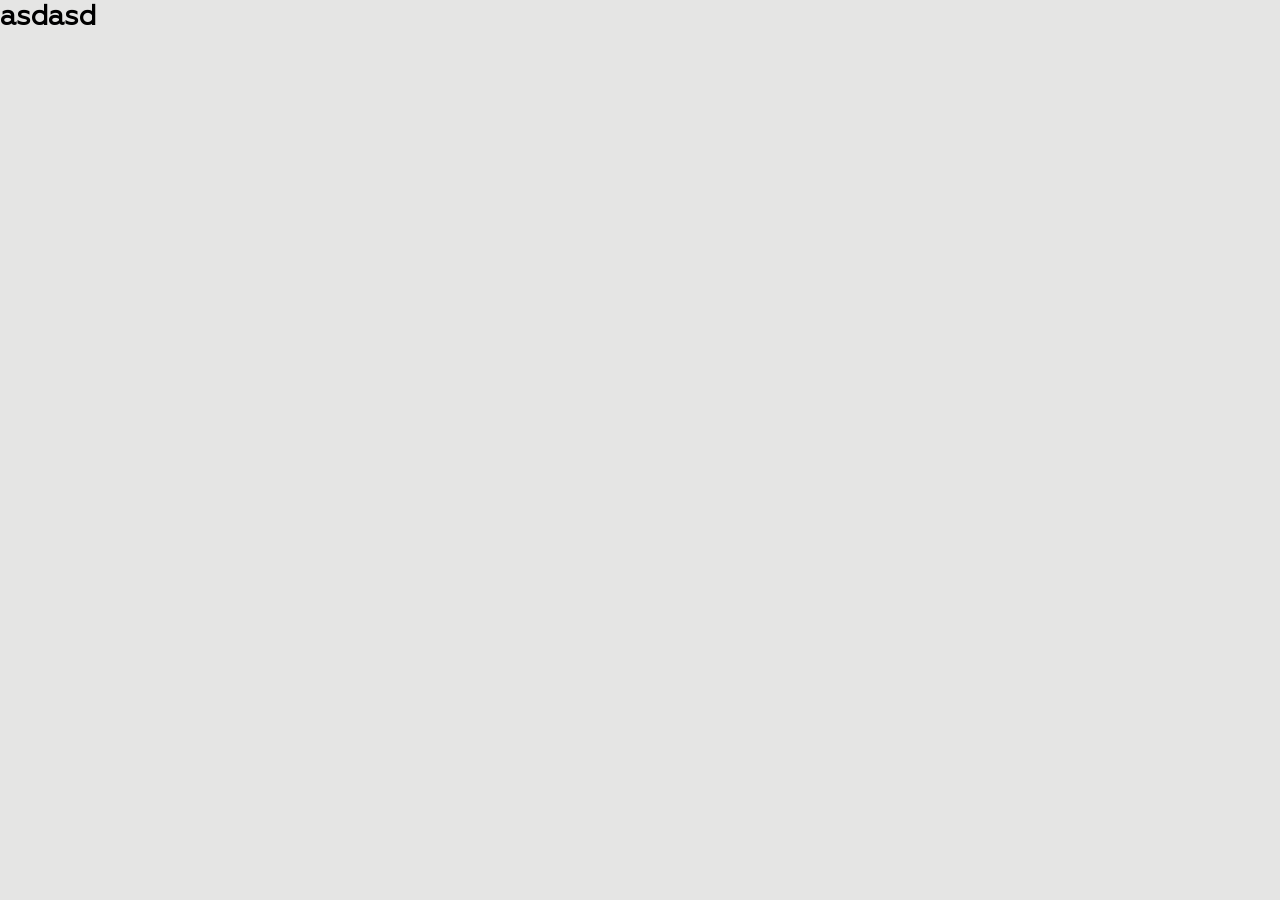
==== article.html @ d75715d1 "finished index mobile" ====
<!doctype html><html lang="ru"><head><meta charset="UTF-8"><meta name="viewport" content="width=device-width,user-scalable=no,initial-scale=1,maximum-scale=1,minimum-scale=1"><meta http-equiv="X-UA-Compatible" content="ie=edge"><title>Document</title><link rel="icon" href="/favicon.png"><script defer="defer" src="/js/runtime.0fcec4c6c14e5e5e555b.bundle.js"></script><script defer="defer" src="/js/main.393160eb9be31cc31fac.bundle.js"></script></head><body><h1>asdasd</h1></body></html>
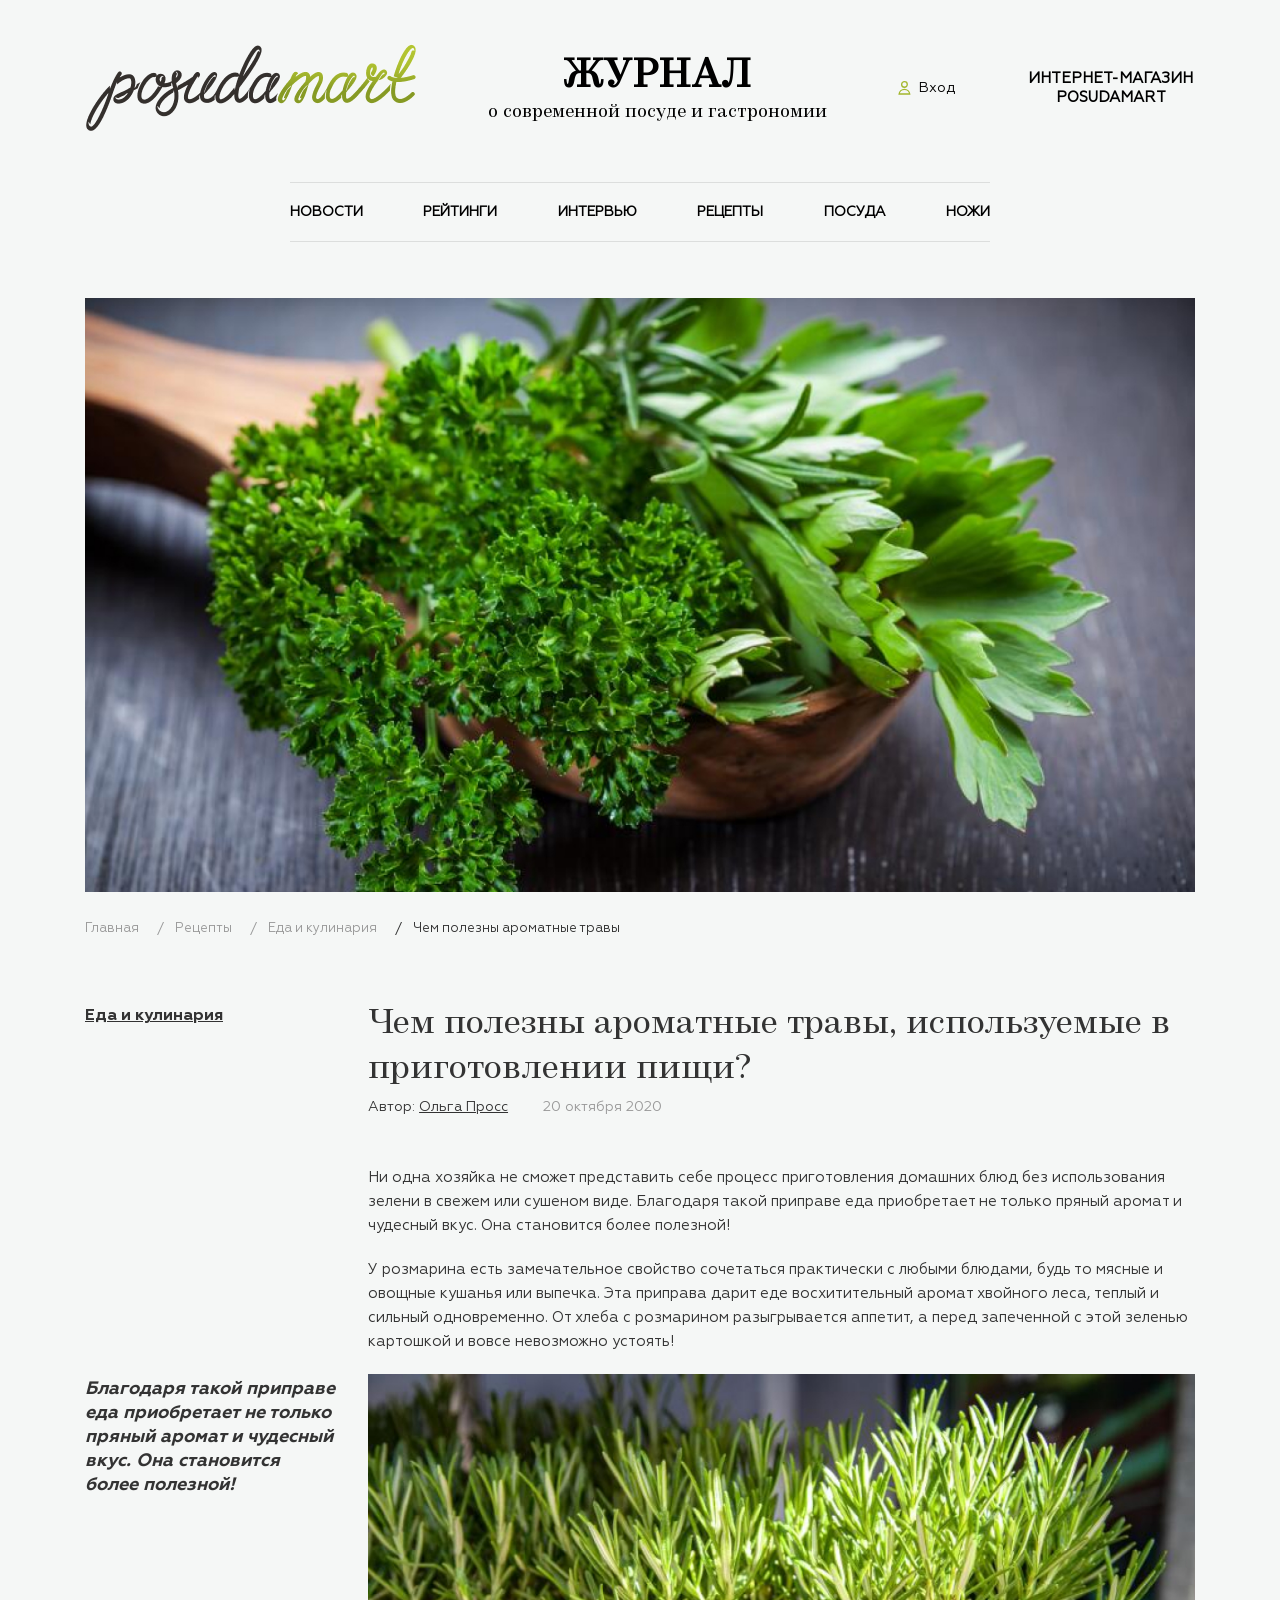
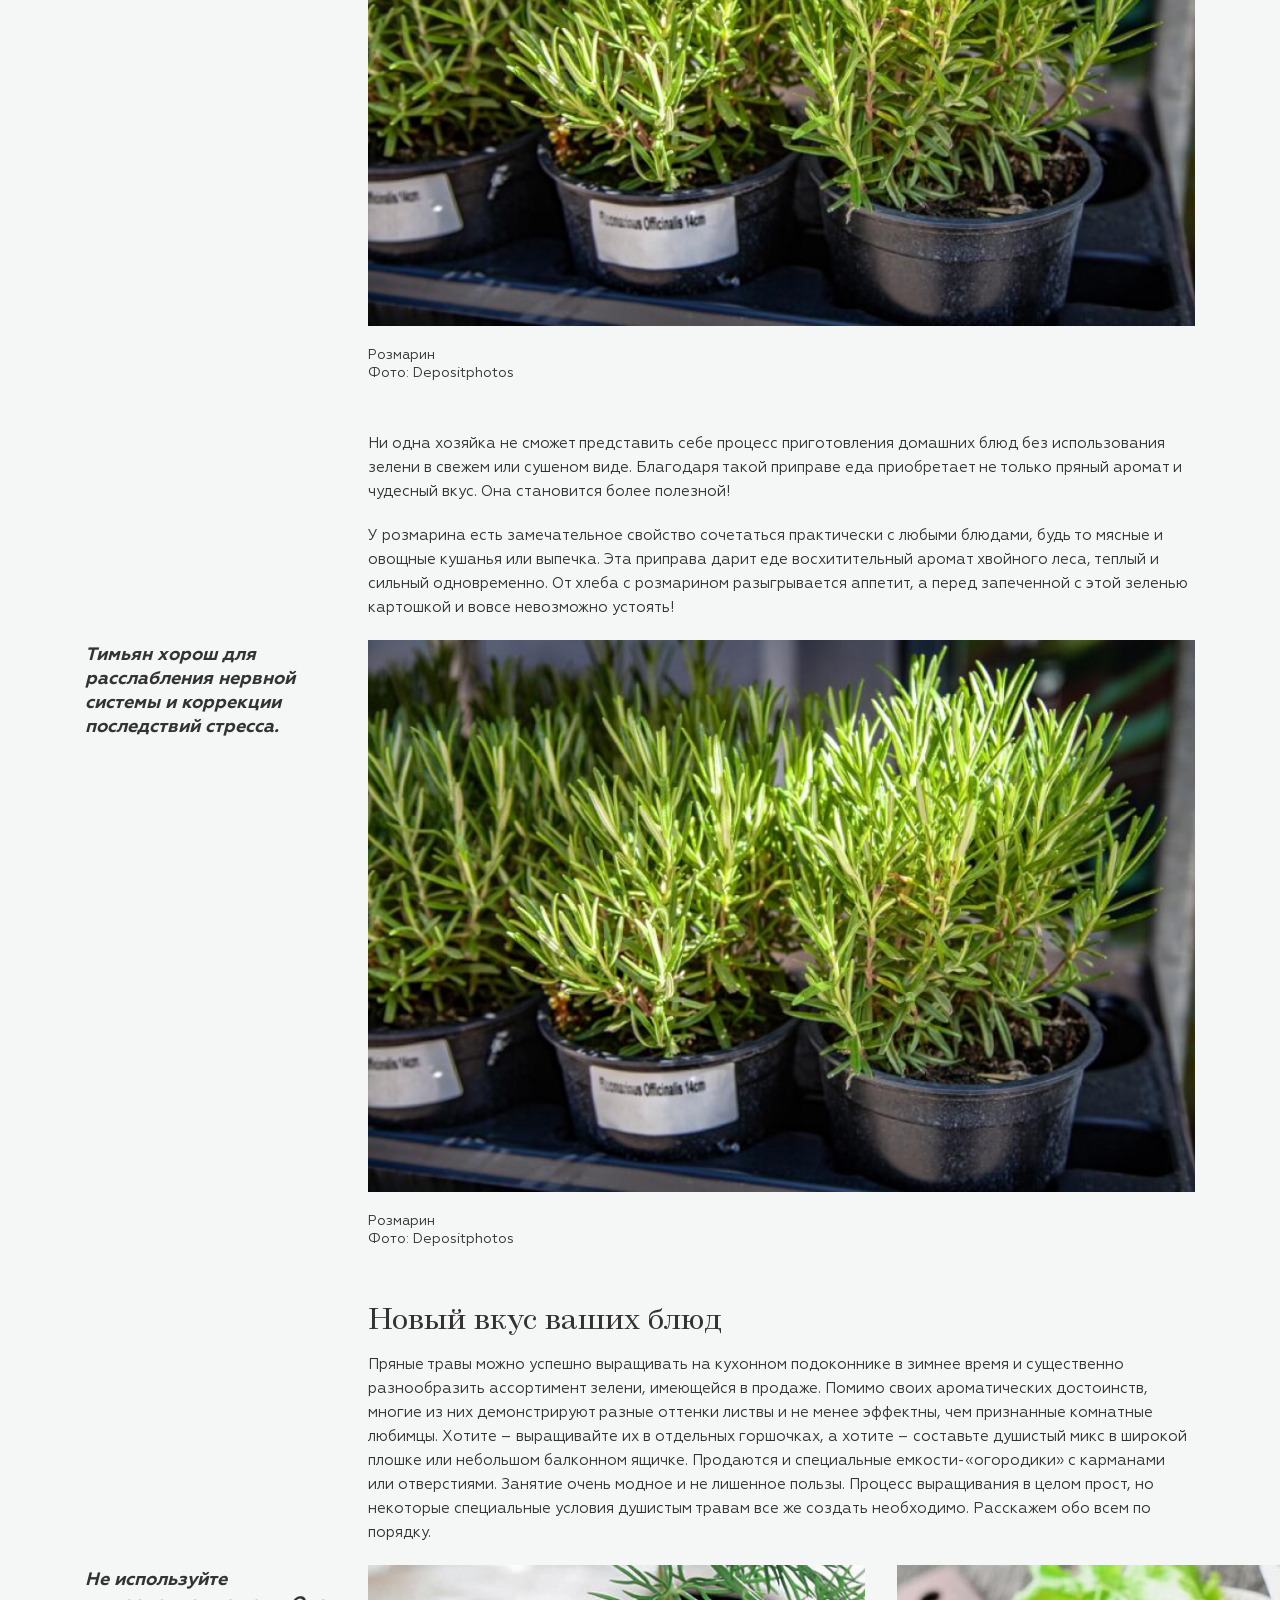
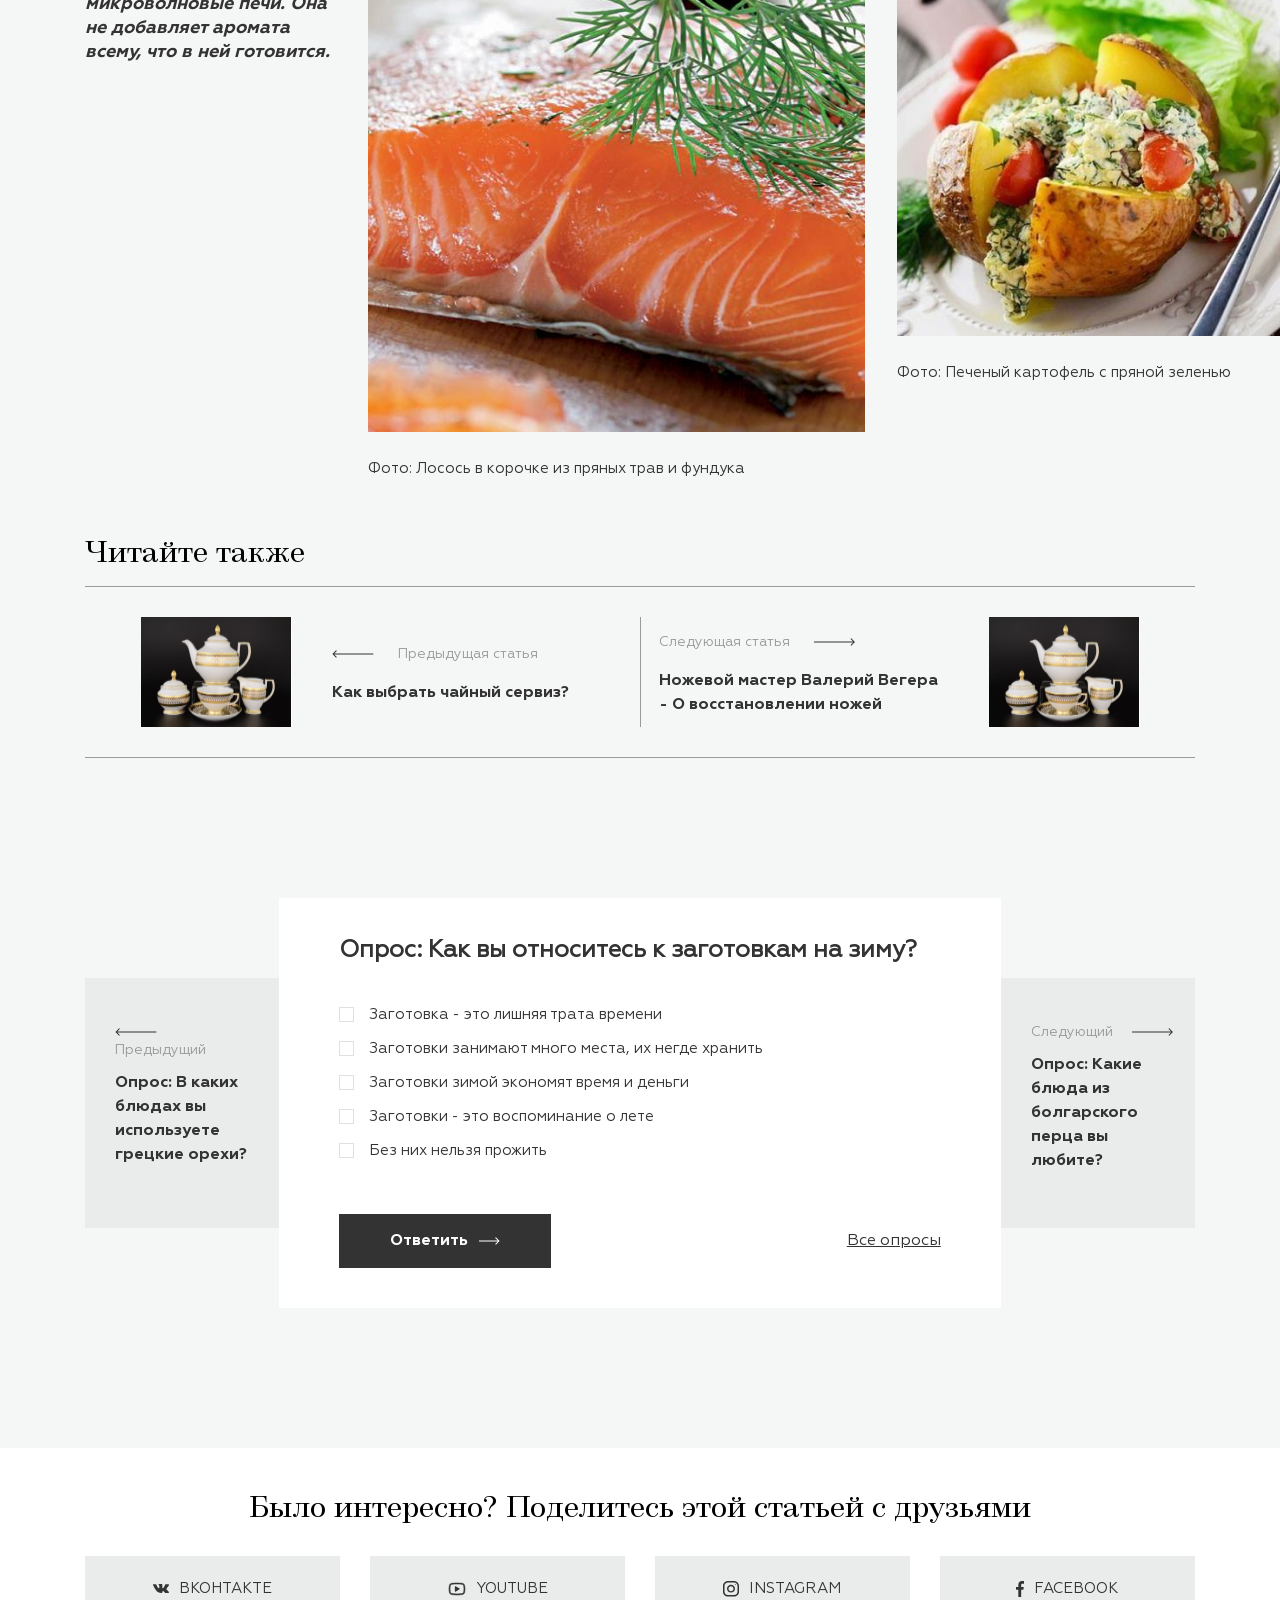
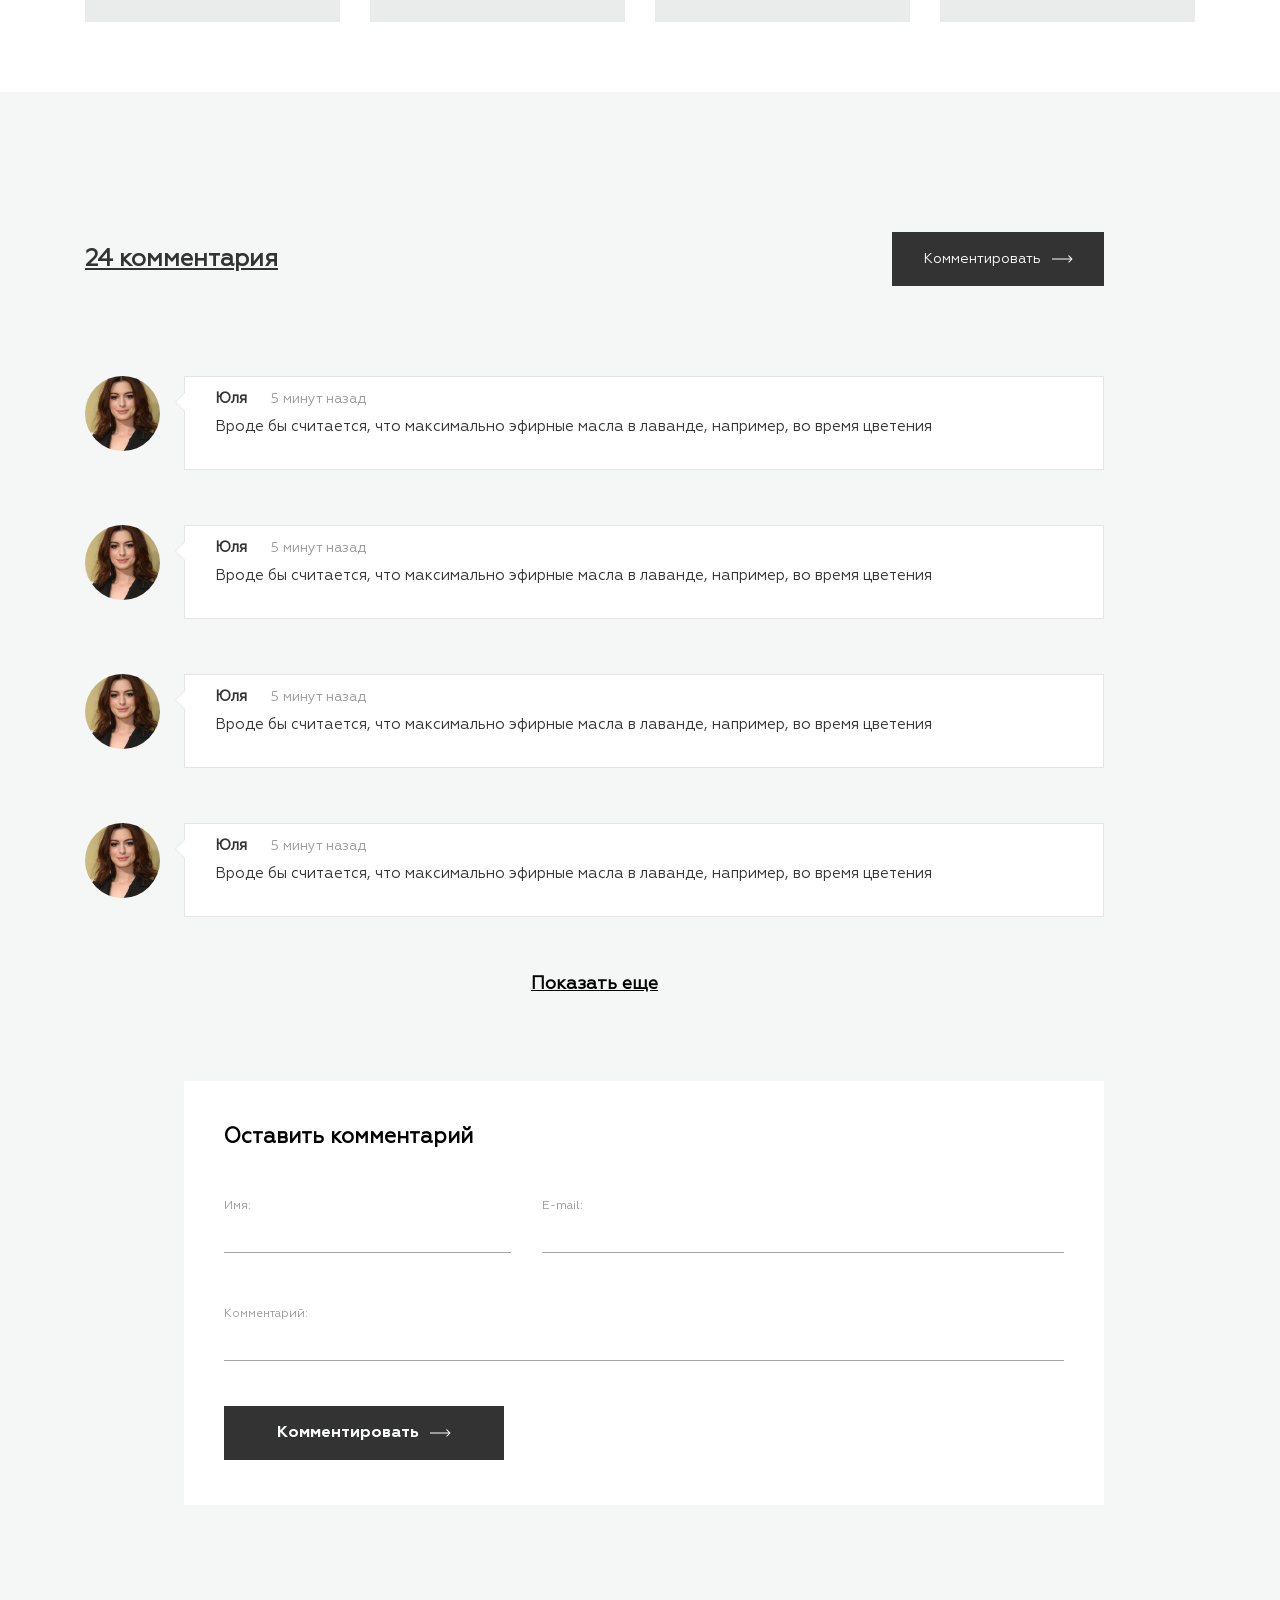
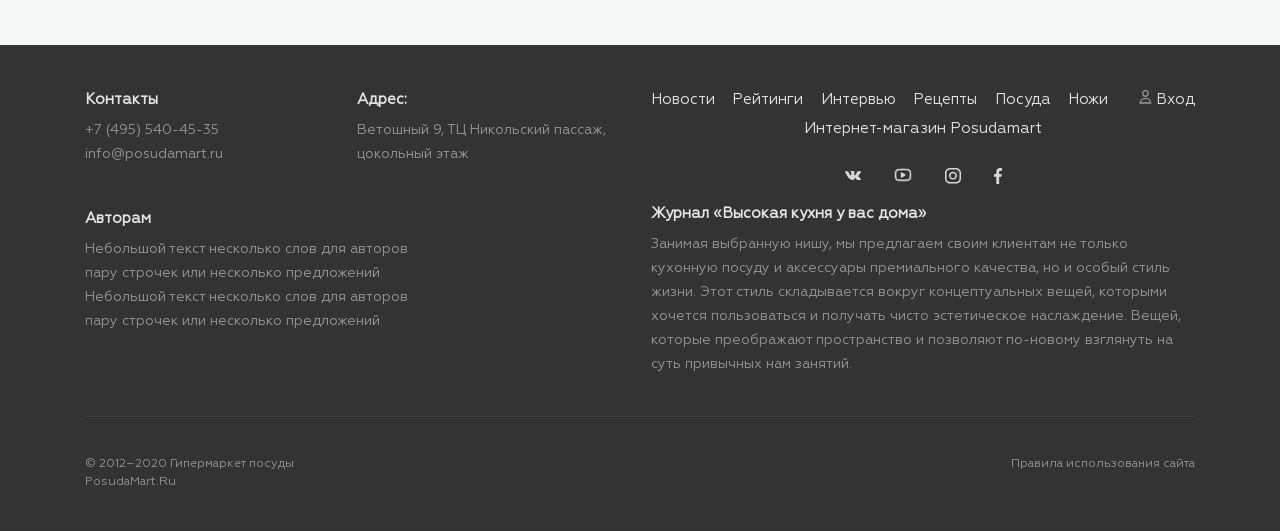
==== commit 34b0a763: "s" ====
--- a/article.html
+++ b/article.html
@@ -1 +1 @@
-<!doctype html><html lang="ru"><head><meta charset="UTF-8"><meta name="viewport" content="width=device-width,user-scalable=no,initial-scale=1,maximum-scale=1,minimum-scale=1"><meta http-equiv="X-UA-Compatible" content="ie=edge"><title>Document</title><link rel="icon" href="/favicon.png"><script defer="defer" src="/js/runtime.0fcec4c6c14e5e5e555b.bundle.js"></script><script defer="defer" src="/js/main.393160eb9be31cc31fac.bundle.js"></script></head><body><h1>asdasd</h1></body></html>+<!doctype html><html lang="ru"><head><meta charset="UTF-8"><meta name="viewport" content="width=device-width,user-scalable=no,initial-scale=1,maximum-scale=1,minimum-scale=1"><meta http-equiv="X-UA-Compatible" content="ie=edge"><title>posudamart journal</title><link rel="icon" href="/favicon.png"><script defer="defer" src="/js/runtime.f18faf6b6523734f682c.bundle.js"></script><script defer="defer" src="/js/main.27f48f360a7db440bdda.bundle.js"></script></head><body><a href="#" class="desktop-hidden nav-burger"><span></span></a><nav class="nav-header desktop-hidden"><ul class="nav-menu"><li class="nav-menu__item"><a href="#">Новости</a></li><li class="nav-menu__item"><a href="#">Рейтинги</a></li><li class="nav-menu__item"><a href="#">Интервью</a></li><li class="nav-menu__item"><a href="#">Рецепты</a></li><li class="nav-menu__item"><a href="#">Посуда</a></li><li class="nav-menu__item"><a href="#">Ножи</a></li></ul><ul class="social"><li class="social__item"><a href="#"><svg width="16" height="10" viewBox="0 0 16 10" fill="none" xmlns="http://www.w3.org/2000/svg"><path d="M15.3369 7.33444C14.8605 6.76306 14.2999 6.27541 13.7695 5.75759C13.291 5.29083 13.2608 5.02007 13.6455 4.48135C14.0653 3.89339 14.5168 3.32797 14.9405 2.74266C15.3359 2.19566 15.7402 1.65014 15.9482 0.995192C16.0802 0.578511 15.9635 0.394462 15.5362 0.321506C15.4626 0.308738 15.3865 0.308075 15.3115 0.308075L12.7765 0.305091C12.4643 0.300448 12.2916 0.436578 12.1812 0.713315C12.0322 1.08738 11.8784 1.46112 11.7009 1.82209C11.2979 2.64053 10.8479 3.4316 10.217 4.10148C10.0779 4.24921 9.92404 4.43592 9.69158 4.35898C9.40075 4.25286 9.31502 3.77367 9.31983 3.61167L9.31734 0.685625C9.26097 0.267617 9.16828 0.0812469 8.75326 0L6.11986 0.000497473C5.76835 0.000497473 5.59209 0.136296 5.40439 0.35616C5.29612 0.48317 5.26346 0.565578 5.48597 0.607694C5.92305 0.690599 6.16928 0.973471 6.2346 1.41171C6.3394 2.11192 6.3321 2.81496 6.27175 3.51799C6.254 3.72326 6.21869 3.92804 6.13727 4.11972C6.00993 4.42099 5.80433 4.48234 5.53422 4.29697C5.28965 4.12917 5.11787 3.89239 4.94974 3.65462C4.31817 2.76223 3.81428 1.79987 3.4034 0.788593C3.28468 0.496435 3.0799 0.31935 2.77034 0.314542C2.00977 0.302437 1.24903 0.300448 0.48846 0.315205C0.0308246 0.323827 -0.105637 0.546012 0.0807334 0.960869C0.90912 2.80352 1.83119 4.59493 3.0348 6.22683C3.65278 7.06434 4.36228 7.80368 5.27888 8.32764C6.31768 8.92158 7.4359 9.10032 8.61365 9.04527C9.16513 9.0194 9.33077 8.87598 9.35631 8.32632C9.37355 7.95026 9.41617 7.57636 9.60171 7.23844C9.78377 6.90682 10.0595 6.84364 10.3774 7.04991C10.5364 7.15321 10.6704 7.2847 10.7969 7.42332C11.1073 7.76289 11.4065 8.11275 11.7287 8.44089C12.1328 8.8521 12.6115 9.09501 13.2134 9.04544L15.5433 9.04593C15.9187 9.02139 16.1134 8.5611 15.8978 8.1421C15.7465 7.84862 15.5478 7.5873 15.3369 7.33444Z" fill="#D7D7D7"/></svg></a></li><li class="social__item"><a href="#"><svg width="18" height="14" viewBox="0 0 18 14" fill="none" xmlns="http://www.w3.org/2000/svg"><path d="M7.62611 4.28736C7.29478 4.09609 6.87012 4.32729 6.87012 4.70209V9.21002C6.87012 9.58675 7.29545 9.81473 7.62611 9.62539L11.5388 7.37465C11.8641 7.18725 11.8634 6.73259 11.5394 6.54454L7.62611 4.28736Z" fill="#D7D7D7"/><mask id="path-2-outside-1" maskUnits="userSpaceOnUse" x="0" y="0" width="18" height="14" fill="black"><rect fill="white" width="18" height="14"/><path d="M14.2693 1.3338C11.1673 0.888734 6.834 0.888734 3.73067 1.3338C2.48933 1.51157 1.51133 2.45323 1.298 3.67571C0.900667 5.94484 0.900667 7.96792 1.298 10.2364C1.51133 11.4595 2.48933 12.4005 3.73067 12.5783C5.28533 12.8012 7.14667 12.9126 9.00733 12.9126C10.8647 12.9126 12.7213 12.8018 14.27 12.579C15.51 12.4012 16.4873 11.4602 16.702 10.2371C17.0993 7.96792 17.0993 5.94419 16.702 3.67507C16.4887 2.45323 15.5107 1.51157 14.2693 1.3338ZM15.716 10.076C15.574 10.885 14.934 11.5072 14.1227 11.6231C11.1107 12.0553 6.89733 12.0553 3.87733 11.6225C3.06533 11.5059 2.42467 10.8844 2.28333 10.0754C1.90067 7.88934 1.90067 6.02342 2.28333 3.83609C2.42533 3.02711 3.06533 2.40621 3.878 2.28898C5.386 2.07321 7.19333 1.96501 8.99933 1.96501C10.8067 1.96501 12.614 2.07321 14.122 2.28898C14.934 2.40556 15.5747 3.02711 15.716 3.83609C16.0987 6.02342 16.0987 7.88934 15.716 10.076Z"/></mask><path d="M14.2693 1.3338C11.1673 0.888734 6.834 0.888734 3.73067 1.3338C2.48933 1.51157 1.51133 2.45323 1.298 3.67571C0.900667 5.94484 0.900667 7.96792 1.298 10.2364C1.51133 11.4595 2.48933 12.4005 3.73067 12.5783C5.28533 12.8012 7.14667 12.9126 9.00733 12.9126C10.8647 12.9126 12.7213 12.8018 14.27 12.579C15.51 12.4012 16.4873 11.4602 16.702 10.2371C17.0993 7.96792 17.0993 5.94419 16.702 3.67507C16.4887 2.45323 15.5107 1.51157 14.2693 1.3338ZM15.716 10.076C15.574 10.885 14.934 11.5072 14.1227 11.6231C11.1107 12.0553 6.89733 12.0553 3.87733 11.6225C3.06533 11.5059 2.42467 10.8844 2.28333 10.0754C1.90067 7.88934 1.90067 6.02342 2.28333 3.83609C2.42533 3.02711 3.06533 2.40621 3.878 2.28898C5.386 2.07321 7.19333 1.96501 8.99933 1.96501C10.8067 1.96501 12.614 2.07321 14.122 2.28898C14.934 2.40556 15.5747 3.02711 15.716 3.83609C16.0987 6.02342 16.0987 7.88934 15.716 10.076Z" fill="#D7D7D7"/><path d="M14.2693 1.3338C11.1673 0.888734 6.834 0.888734 3.73067 1.3338C2.48933 1.51157 1.51133 2.45323 1.298 3.67571C0.900667 5.94484 0.900667 7.96792 1.298 10.2364C1.51133 11.4595 2.48933 12.4005 3.73067 12.5783C5.28533 12.8012 7.14667 12.9126 9.00733 12.9126C10.8647 12.9126 12.7213 12.8018 14.27 12.579C15.51 12.4012 16.4873 11.4602 16.702 10.2371C17.0993 7.96792 17.0993 5.94419 16.702 3.67507C16.4887 2.45323 15.5107 1.51157 14.2693 1.3338ZM15.716 10.076C15.574 10.885 14.934 11.5072 14.1227 11.6231C11.1107 12.0553 6.89733 12.0553 3.87733 11.6225C3.06533 11.5059 2.42467 10.8844 2.28333 10.0754C1.90067 7.88934 1.90067 6.02342 2.28333 3.83609C2.42533 3.02711 3.06533 2.40621 3.878 2.28898C5.386 2.07321 7.19333 1.96501 8.99933 1.96501C10.8067 1.96501 12.614 2.07321 14.122 2.28898C14.934 2.40556 15.5747 3.02711 15.716 3.83609C16.0987 6.02342 16.0987 7.88934 15.716 10.076Z" stroke="#D7D7D7" stroke-width="0.6" mask="url(#path-2-outside-1)"/></svg></a></li><li class="social__item"><a href="#"><svg width="16" height="16" viewBox="0 0 16 16" fill="none" xmlns="http://www.w3.org/2000/svg"><path d="M8 3.86523C5.791 3.86523 4 5.59556 4 7.72974C4 9.86391 5.791 11.5942 8 11.5942C10.209 11.5942 12 9.86391 12 7.72974C12 5.59556 10.209 3.86523 8 3.86523ZM8 10.1451C6.622 10.1451 5.5 9.06106 5.5 7.72974C5.5 6.39745 6.622 5.31442 8 5.31442C9.378 5.31442 10.5 6.39745 10.5 7.72974C10.5 9.06106 9.378 10.1451 8 10.1451Z" fill="#D7D7D7"/><path d="M12.2996 4.09082C12.594 4.09082 12.8326 3.85997 12.8326 3.5752C12.8326 3.29042 12.594 3.05957 12.2996 3.05957C12.0052 3.05957 11.7666 3.29042 11.7666 3.5752C11.7666 3.85997 12.0052 4.09082 12.2996 4.09082Z" fill="#D7D7D7"/><path d="M11 0H5C2.239 0 0 2.16309 0 4.83047V10.627C0 13.2944 2.239 15.4575 5 15.4575H11C13.761 15.4575 16 13.2944 16 10.627V4.83047C16 2.16309 13.761 0 11 0ZM14.5 10.627C14.5 12.4916 12.93 14.0084 11 14.0084H5C3.07 14.0084 1.5 12.4916 1.5 10.627V4.83047C1.5 2.96591 3.07 1.44914 5 1.44914H11C12.93 1.44914 14.5 2.96591 14.5 4.83047V10.627Z" fill="#D7D7D7"/></svg></a></li><li class="social__item"><a href="#"><svg width="8" height="16" viewBox="0 0 8 16" fill="none" xmlns="http://www.w3.org/2000/svg"><path d="M6.54 2.65667H8.00067V0.112667C7.74867 0.078 6.882 0 5.87267 0C3.76667 0 2.324 1.32467 2.324 3.75933V6H0V8.844H2.324V16H5.17333V8.84467H7.40333L7.75733 6.00067H5.17267V4.04133C5.17333 3.21933 5.39467 2.65667 6.54 2.65667Z" fill="#D7D7D7"/></svg></a></li></ul><div class="header-links"><a href="#" class="header__login"><svg width="13" height="14" viewBox="0 0 13 14" fill="none" xmlns="http://www.w3.org/2000/svg"><path d="M1.10315 13.0116C1.42389 10.3635 3.67936 8.31162 6.41406 8.31162C9.14877 8.31162 11.4042 10.3635 11.725 13.0116H1.10315Z" stroke="#A3B72D" stroke-width="1.3"/><circle cx="6.45873" cy="3.46154" r="2.81154" stroke="#A3B72D" stroke-width="1.3"/></svg> <span>Вход</span> </a><a href="#" class="header__link">Интернет-магазин Posudamart</a></div></nav><header><div class="container"><div class="header"><img src="./images/logo.png" alt="posudamart" class="logo"><div class="header__title"><h1>ЖУРНАЛ</h1><p>о современной посуде и гастрономии</p></div><a href="#" class="header__login"><svg width="13" height="14" viewBox="0 0 13 14" fill="none" xmlns="http://www.w3.org/2000/svg"><path d="M1.10315 13.0116C1.42389 10.3635 3.67936 8.31162 6.41406 8.31162C9.14877 8.31162 11.4042 10.3635 11.725 13.0116H1.10315Z" stroke="#A3B72D" stroke-width="1.3"/><circle cx="6.45873" cy="3.46154" r="2.81154" stroke="#A3B72D" stroke-width="1.3"/></svg> <span>Вход</span> </a><a href="#" class="header__link">Интернет-магазин Posudamart</a></div><nav class="nav-header mobile-hidden"><ul class="nav-menu"><li class="nav-menu__item"><a href="#">Новости</a></li><li class="nav-menu__item"><a href="#">Рейтинги</a></li><li class="nav-menu__item"><a href="#">Интервью</a></li><li class="nav-menu__item"><a href="#">Рецепты</a></li><li class="nav-menu__item"><a href="#">Посуда</a></li><li class="nav-menu__item"><a href="#">Ножи</a></li></ul></nav></div></header><main><div class="container"><img class="main-article-img" src="./images/main-article-img.jpg" alt=""><ul class="breadcrumbs"><li class="breadcrumbs__item"><a href="#" class="breadcrumbs__link">Главная</a></li><li class="breadcrumbs__item"><a href="#" class="breadcrumbs__link">Рецепты</a></li><li class="breadcrumbs__item"><a href="#" class="breadcrumbs__link">Еда и кулинария</a></li><li class="breadcrumbs__item"><a href="#" class="breadcrumbs__link">Чем полезны ароматные травы</a></li></ul></div></main><article><div class="container"><div class="article-block"><div class="block-header"><h2 class="block-header__title">Чем полезны ароматные травы, используемые в приготовлении пищи?</h2><div class="block-header__info"><span class="info-author">Автор:&nbsp;<a href="#">Ольга Просс</a></span> <span class="info-date">20 октября 2020</span></div></div><div class="block-text"><p>Ни одна хозяйка не сможет представить себе процесс приготовления домашних блюд без использования зелени в свежем или сушеном виде. Благодаря такой приправе еда приобретает не только пряный аромат и чудесный вкус. Она становится более полезной!</p><p>У розмарина есть замечательное свойство сочетаться практически с любыми блюдами, будь то мясные и овощные кушанья или выпечка. Эта приправа дарит еде восхитительный аромат хвойного леса, теплый и сильный одновременно. От хлеба с розмарином разыгрывается аппетит, а перед запеченной с этой зеленью картошкой и вовсе невозможно устоять!</p></div><div class="block-descr"><a href="#" class="article-category">Еда и кулинария</a></div></div><div class="article-block"><div class="block-header"><img src="./images/article-page-1.jpg" alt="" class="block-header__img"><p>Розмарин</p><p>Фото: Depositphotos</p></div><div class="block-text"><p>Ни одна хозяйка не сможет представить себе процесс приготовления домашних блюд без использования зелени в свежем или сушеном виде. Благодаря такой приправе еда приобретает не только пряный аромат и чудесный вкус. Она становится более полезной!</p><p>У розмарина есть замечательное свойство сочетаться практически с любыми блюдами, будь то мясные и овощные кушанья или выпечка. Эта приправа дарит еде восхитительный аромат хвойного леса, теплый и сильный одновременно. От хлеба с розмарином разыгрывается аппетит, а перед запеченной с этой зеленью картошкой и вовсе невозможно устоять!</p></div><div class="block-descr">Благодаря такой приправе еда приобретает не только пряный аромат и чудесный вкус. Она становится более полезной!</div></div><div class="article-block"><div class="block-header"><img src="./images/article-page-1.jpg" alt="" class="block-header__img"><p>Розмарин</p><p>Фото: Depositphotos</p></div><div class="block-text"><h3>Новый вкус ваших блюд</h3><p>Пряные травы можно успешно выращивать на кухонном подоконнике в зимнее время и существенно разнообразить ассортимент зелени, имеющейся в продаже. Помимо своих ароматических достоинств, многие из них демонстрируют разные оттенки листвы и не менее эффектны, чем признанные комнатные любимцы. Хотите – выращивайте их в отдельных горшочках, а хотите – составьте душистый микс в широкой плошке или небольшом балконном ящичке. Продаются и специальные емкости-«огородики» с карманами или отверстиями. Занятие очень модное и не лишенное пользы. Процесс выращивания в целом прост, но некоторые специальные условия душистым травам все же создать необходимо. Расскажем обо всем по порядку.</p></div><div class="block-descr">Тимьян хорош для расслабления нервной системы и коррекции последствий стресса.</div></div><div class="article-block"><div class="block-header"><div class="block-header__images"><div class="photo"><img src="./images/article-item-1.jpg" alt=""><p class="photo-descr">Фото: Лосось в корочке из пряных трав и фундука</p></div><div class="photo"><img src="./images/article-item-2.jpg" alt=""><p class="photo-descr">Фото: Печеный картофель с пряной зеленью</p></div></div></div><div class="block-descr">Не используйте микроволновые печи. Она не добавляет аромата всему, что в ней готовится.</div></div></div></article><section class="article-navigation"><div class="container"><h3>Читайте также</h3><div class="article-nav"><div class="article-nav__item"><img src="./images/article-nav-1.jpg" alt="" class="article-nav__img"> <a href="#" class="article-nav__link"><span class="article-nav__button"><svg width="42" height="8" viewBox="0 0 42 8" fill="none" xmlns="http://www.w3.org/2000/svg"><path d="M0.646523 4.35355C0.45126 4.15829 0.45126 3.84171 0.646523 3.64645L3.8285 0.464466C4.02377 0.269204 4.34035 0.269204 4.53561 0.464466C4.73087 0.659728 4.73087 0.976311 4.53561 1.17157L1.70718 4L4.53561 6.82843C4.73087 7.02369 4.73087 7.34027 4.53561 7.53553C4.34035 7.7308 4.02377 7.7308 3.8285 7.53553L0.646523 4.35355ZM41.3359 4.5H1.00008V3.5H41.3359V4.5Z" fill="#333333"/></svg> Предыдущая статья </span><span class="article-nav__title">Как выбрать чайный сервиз?</span></a></div><div class="article-nav__item article-nav__item_right"><a href="#" class="article-nav__link"><span class="article-nav__button">Следующая статья <svg width="41" height="8" viewBox="0 0 41 8" fill="none" xmlns="http://www.w3.org/2000/svg"><path d="M40.6894 4.35355C40.8847 4.15829 40.8847 3.84171 40.6894 3.64645L37.5074 0.464466C37.3122 0.269204 36.9956 0.269204 36.8003 0.464466C36.6051 0.659728 36.6051 0.976311 36.8003 1.17157L39.6288 4L36.8003 6.82843C36.6051 7.02369 36.6051 7.34027 36.8003 7.53553C36.9956 7.7308 37.3122 7.7308 37.5074 7.53553L40.6894 4.35355ZM0 4.5H40.3359V3.5H0V4.5Z" fill="#333333"/></svg> </span><span class="article-nav__title">Ножевой мастер Валерий Вегера - О восстановлении ножей</span> </a><img src="./images/article-nav-1.jpg" alt="" class="article-nav__img"></div></div></div></section><section class="quiz"><div class="container"><div class="quiz-wrap"><div class="quiz-nav quiz-nav_prev"><a href="#" class="quiz-nav__link"><span class="quiz-nav__button"><svg width="42" height="8" viewBox="0 0 42 8" fill="none" xmlns="http://www.w3.org/2000/svg"><path d="M0.646523 4.35355C0.45126 4.15829 0.45126 3.84171 0.646523 3.64645L3.8285 0.464466C4.02377 0.269204 4.34035 0.269204 4.53561 0.464466C4.73087 0.659728 4.73087 0.976311 4.53561 1.17157L1.70718 4L4.53561 6.82843C4.73087 7.02369 4.73087 7.34027 4.53561 7.53553C4.34035 7.7308 4.02377 7.7308 3.8285 7.53553L0.646523 4.35355ZM41.3359 4.5H1.00008V3.5H41.3359V4.5Z" fill="#333333"/></svg> Предыдущий </span><span class="quiz-nav__title">Опрос: В каких блюдах вы используете грецкие орехи?</span></a></div><div class="quiz-form-wrap"><form action="#" class="quiz-form"><h2 class="quiz-form__title">Опрос: Как вы относитесь к заготовкам на зиму?</h2><div><label class="quiz-form__label">Заготовка - это лишняя трата времени <input type="checkbox" class="quiz-form__checkbox"> <span class="quiz-form__checkmark"></span></label> <label class="quiz-form__label">Заготовки занимают много места, их негде хранить <input type="checkbox" class="quiz-form__checkbox"> <span class="quiz-form__checkmark"></span></label> <label class="quiz-form__label">Заготовки зимой экономят время и деньги <input type="checkbox" class="quiz-form__checkbox"> <span class="quiz-form__checkmark"></span></label> <label class="quiz-form__label">Заготовки - это воспоминание о лете <input type="checkbox" class="quiz-form__checkbox"> <span class="quiz-form__checkmark"></span></label> <label class="quiz-form__label">Без них нельзя прожить <input type="checkbox" class="quiz-form__checkbox"> <span class="quiz-form__checkmark"></span></label></div><div class="quiz-form__buttons"><button type="submit" class="quiz-form__submit btn">Ответить <svg width="21" height="8" viewBox="0 0 21 8" fill="none" xmlns="http://www.w3.org/2000/svg"><path d="M20.3536 4.35355C20.5488 4.15829 20.5488 3.84171 20.3536 3.64645L17.1716 0.464466C16.9763 0.269204 16.6597 0.269204 16.4645 0.464466C16.2692 0.659728 16.2692 0.976311 16.4645 1.17157L19.2929 4L16.4645 6.82843C16.2692 7.02369 16.2692 7.34027 16.4645 7.53553C16.6597 7.7308 16.9763 7.7308 17.1716 7.53553L20.3536 4.35355ZM0 4.5H20V3.5H0V4.5Z" fill="white"/></svg></button> <a href="#" class="quiz-form__all-quizes">Все опросы</a></div></form></div><div class="quiz-nav quiz-nav_next"><a href="#" class="quiz-nav__link"><span class="quiz-nav__button">Следующий <svg width="41" height="8" viewBox="0 0 41 8" fill="none" xmlns="http://www.w3.org/2000/svg"><path d="M40.6894 4.35355C40.8847 4.15829 40.8847 3.84171 40.6894 3.64645L37.5074 0.464466C37.3122 0.269204 36.9956 0.269204 36.8003 0.464466C36.6051 0.659728 36.6051 0.976311 36.8003 1.17157L39.6288 4L36.8003 6.82843C36.6051 7.02369 36.6051 7.34027 36.8003 7.53553C36.9956 7.7308 37.3122 7.7308 37.5074 7.53553L40.6894 4.35355ZM0 4.5H40.3359V3.5H0V4.5Z" fill="#333333"/></svg> </span><span class="quiz-nav__title">Опрос: Какие блюда из болгарского перца вы любите?</span></a></div></div></div></section><section class="social-section"><div class="container"><h3>Было интересно? Поделитесь этой статьей с друзьями</h3><div class="social-block"><a href="#" class="social-block__item"><svg width="16" height="10" viewBox="0 0 16 10" fill="none" xmlns="http://www.w3.org/2000/svg"><path d="M15.3369 7.33444C14.8605 6.76306 14.2999 6.27541 13.7695 5.75759C13.291 5.29083 13.2608 5.02007 13.6455 4.48135C14.0653 3.89339 14.5168 3.32797 14.9405 2.74266C15.3359 2.19566 15.7402 1.65014 15.9482 0.995192C16.0802 0.578511 15.9635 0.394462 15.5362 0.321506C15.4626 0.308738 15.3865 0.308075 15.3115 0.308075L12.7765 0.305091C12.4643 0.300448 12.2916 0.436578 12.1812 0.713315C12.0322 1.08738 11.8784 1.46112 11.7009 1.82209C11.2979 2.64053 10.8479 3.4316 10.217 4.10148C10.0779 4.24921 9.92404 4.43592 9.69158 4.35898C9.40075 4.25286 9.31502 3.77367 9.31983 3.61167L9.31734 0.685625C9.26097 0.267617 9.16828 0.0812469 8.75326 0L6.11986 0.000497473C5.76835 0.000497473 5.59209 0.136296 5.40439 0.35616C5.29612 0.48317 5.26346 0.565578 5.48597 0.607694C5.92305 0.690599 6.16928 0.973471 6.2346 1.41171C6.3394 2.11192 6.3321 2.81496 6.27175 3.51799C6.254 3.72326 6.21869 3.92804 6.13727 4.11972C6.00993 4.42099 5.80433 4.48234 5.53422 4.29697C5.28965 4.12917 5.11787 3.89239 4.94974 3.65462C4.31817 2.76223 3.81428 1.79987 3.4034 0.788593C3.28468 0.496435 3.0799 0.31935 2.77034 0.314542C2.00977 0.302437 1.24903 0.300448 0.48846 0.315205C0.0308246 0.323827 -0.105637 0.546012 0.0807334 0.960869C0.90912 2.80352 1.83119 4.59493 3.0348 6.22683C3.65278 7.06434 4.36228 7.80368 5.27888 8.32764C6.31768 8.92158 7.4359 9.10032 8.61365 9.04527C9.16513 9.0194 9.33077 8.87598 9.35631 8.32632C9.37355 7.95026 9.41617 7.57636 9.60171 7.23844C9.78377 6.90682 10.0595 6.84364 10.3774 7.04991C10.5364 7.15321 10.6704 7.2847 10.7969 7.42332C11.1073 7.76289 11.4065 8.11275 11.7287 8.44089C12.1328 8.8521 12.6115 9.09501 13.2134 9.04544L15.5433 9.04593C15.9187 9.02139 16.1134 8.5611 15.8978 8.1421C15.7465 7.84862 15.5478 7.5873 15.3369 7.33444Z" fill="#333333"/></svg> Вконтакте </a><a href="#" class="social-block__item"><svg width="18" height="14" viewBox="0 0 18 14" fill="none" xmlns="http://www.w3.org/2000/svg"><path d="M7.62611 4.28736C7.29478 4.09609 6.87012 4.32729 6.87012 4.70209V9.21002C6.87012 9.58675 7.29545 9.81473 7.62611 9.62539L11.5388 7.37465C11.8641 7.18725 11.8634 6.73259 11.5394 6.54454L7.62611 4.28736Z" fill="#333333"/><mask id="path-2-outside-1" maskUnits="userSpaceOnUse" x="0" y="0" width="18" height="14" fill="black"><rect fill="white" width="18" height="14"/><path d="M14.2693 1.3338C11.1673 0.888734 6.834 0.888734 3.73067 1.3338C2.48933 1.51157 1.51133 2.45323 1.298 3.67571C0.900667 5.94484 0.900667 7.96792 1.298 10.2364C1.51133 11.4595 2.48933 12.4005 3.73067 12.5783C5.28533 12.8012 7.14667 12.9126 9.00733 12.9126C10.8647 12.9126 12.7213 12.8018 14.27 12.579C15.51 12.4012 16.4873 11.4602 16.702 10.2371C17.0993 7.96792 17.0993 5.94419 16.702 3.67507C16.4887 2.45323 15.5107 1.51157 14.2693 1.3338ZM15.716 10.076C15.574 10.885 14.934 11.5072 14.1227 11.6231C11.1107 12.0553 6.89733 12.0553 3.87733 11.6225C3.06533 11.5059 2.42467 10.8844 2.28333 10.0754C1.90067 7.88934 1.90067 6.02342 2.28333 3.83609C2.42533 3.02711 3.06533 2.40621 3.878 2.28898C5.386 2.07321 7.19333 1.96501 8.99933 1.96501C10.8067 1.96501 12.614 2.07321 14.122 2.28898C14.934 2.40556 15.5747 3.02711 15.716 3.83609C16.0987 6.02342 16.0987 7.88934 15.716 10.076Z"/></mask><path d="M14.2693 1.3338C11.1673 0.888734 6.834 0.888734 3.73067 1.3338C2.48933 1.51157 1.51133 2.45323 1.298 3.67571C0.900667 5.94484 0.900667 7.96792 1.298 10.2364C1.51133 11.4595 2.48933 12.4005 3.73067 12.5783C5.28533 12.8012 7.14667 12.9126 9.00733 12.9126C10.8647 12.9126 12.7213 12.8018 14.27 12.579C15.51 12.4012 16.4873 11.4602 16.702 10.2371C17.0993 7.96792 17.0993 5.94419 16.702 3.67507C16.4887 2.45323 15.5107 1.51157 14.2693 1.3338ZM15.716 10.076C15.574 10.885 14.934 11.5072 14.1227 11.6231C11.1107 12.0553 6.89733 12.0553 3.87733 11.6225C3.06533 11.5059 2.42467 10.8844 2.28333 10.0754C1.90067 7.88934 1.90067 6.02342 2.28333 3.83609C2.42533 3.02711 3.06533 2.40621 3.878 2.28898C5.386 2.07321 7.19333 1.96501 8.99933 1.96501C10.8067 1.96501 12.614 2.07321 14.122 2.28898C14.934 2.40556 15.5747 3.02711 15.716 3.83609C16.0987 6.02342 16.0987 7.88934 15.716 10.076Z" fill="#333333"/><path d="M14.2693 1.3338C11.1673 0.888734 6.834 0.888734 3.73067 1.3338C2.48933 1.51157 1.51133 2.45323 1.298 3.67571C0.900667 5.94484 0.900667 7.96792 1.298 10.2364C1.51133 11.4595 2.48933 12.4005 3.73067 12.5783C5.28533 12.8012 7.14667 12.9126 9.00733 12.9126C10.8647 12.9126 12.7213 12.8018 14.27 12.579C15.51 12.4012 16.4873 11.4602 16.702 10.2371C17.0993 7.96792 17.0993 5.94419 16.702 3.67507C16.4887 2.45323 15.5107 1.51157 14.2693 1.3338ZM15.716 10.076C15.574 10.885 14.934 11.5072 14.1227 11.6231C11.1107 12.0553 6.89733 12.0553 3.87733 11.6225C3.06533 11.5059 2.42467 10.8844 2.28333 10.0754C1.90067 7.88934 1.90067 6.02342 2.28333 3.83609C2.42533 3.02711 3.06533 2.40621 3.878 2.28898C5.386 2.07321 7.19333 1.96501 8.99933 1.96501C10.8067 1.96501 12.614 2.07321 14.122 2.28898C14.934 2.40556 15.5747 3.02711 15.716 3.83609C16.0987 6.02342 16.0987 7.88934 15.716 10.076Z" stroke="#333333" stroke-width="0.6" mask="url(#path-2-outside-1)"/></svg> Youtube </a><a href="#" class="social-block__item"><svg width="16" height="16" viewBox="0 0 16 16" fill="none" xmlns="http://www.w3.org/2000/svg"><path d="M8 3.86523C5.791 3.86523 4 5.59556 4 7.72974C4 9.86391 5.791 11.5942 8 11.5942C10.209 11.5942 12 9.86391 12 7.72974C12 5.59556 10.209 3.86523 8 3.86523ZM8 10.1451C6.622 10.1451 5.5 9.06106 5.5 7.72974C5.5 6.39745 6.622 5.31442 8 5.31442C9.378 5.31442 10.5 6.39745 10.5 7.72974C10.5 9.06106 9.378 10.1451 8 10.1451Z" fill="#333333"/><path d="M12.2996 4.09082C12.594 4.09082 12.8326 3.85997 12.8326 3.5752C12.8326 3.29042 12.594 3.05957 12.2996 3.05957C12.0052 3.05957 11.7666 3.29042 11.7666 3.5752C11.7666 3.85997 12.0052 4.09082 12.2996 4.09082Z" fill="#333333"/><path d="M11 0H5C2.239 0 0 2.16309 0 4.83047V10.627C0 13.2944 2.239 15.4575 5 15.4575H11C13.761 15.4575 16 13.2944 16 10.627V4.83047C16 2.16309 13.761 0 11 0ZM14.5 10.627C14.5 12.4916 12.93 14.0084 11 14.0084H5C3.07 14.0084 1.5 12.4916 1.5 10.627V4.83047C1.5 2.96591 3.07 1.44914 5 1.44914H11C12.93 1.44914 14.5 2.96591 14.5 4.83047V10.627Z" fill="#333333"/></svg> instagram </a><a href="#" class="social-block__item"><svg width="8" height="16" viewBox="0 0 8 16" fill="none" xmlns="http://www.w3.org/2000/svg"><path d="M6.54 2.65667H8.00067V0.112667C7.74867 0.078 6.882 0 5.87267 0C3.76667 0 2.324 1.32467 2.324 3.75933V6H0V8.844H2.324V16H5.17333V8.84467H7.40333L7.75733 6.00067H5.17267V4.04133C5.17333 3.21933 5.39467 2.65667 6.54 2.65667Z" fill="#333333"/></svg> facebook</a></div></div></section><section class="comments"><div class="container"><div class="comments-info"><span class="comments-info__total">24 комментария</span> <a href="#" class="btn comments-info__action">Комментировать <svg width="21" height="8" viewBox="0 0 21 8" fill="none" xmlns="http://www.w3.org/2000/svg"><path d="M20.3536 4.35355C20.5488 4.15829 20.5488 3.84171 20.3536 3.64645L17.1716 0.464466C16.9763 0.269204 16.6597 0.269204 16.4645 0.464466C16.2692 0.659728 16.2692 0.976311 16.4645 1.17157L19.2929 4L16.4645 6.82843C16.2692 7.02369 16.2692 7.34027 16.4645 7.53553C16.6597 7.7308 16.9763 7.7308 17.1716 7.53553L20.3536 4.35355ZM0 4.5H20V3.5H0V4.5Z" fill="white"/></svg></a></div><div class="comments-block"><div class="comment"><div class="comment-avatar"><img src="./images/author-avatar-1.jpg" alt=""></div><div class="comment-text"><span class="comment-text__name">Юля</span> <span class="comment-text__time">5 минут назад</span><p class="comment-text__content">Вроде бы считается, что максимально эфирные масла в лаванде, например, во время цветения</p></div></div><div class="comment"><div class="comment-avatar"><img src="./images/author-avatar-1.jpg" alt=""></div><div class="comment-text"><span class="comment-text__name">Юля</span> <span class="comment-text__time">5 минут назад</span><p class="comment-text__content">Вроде бы считается, что максимально эфирные масла в лаванде, например, во время цветения</p></div></div><div class="comment"><div class="comment-avatar"><img src="./images/author-avatar-1.jpg" alt=""></div><div class="comment-text"><span class="comment-text__name">Юля</span> <span class="comment-text__time">5 минут назад</span><p class="comment-text__content">Вроде бы считается, что максимально эфирные масла в лаванде, например, во время цветения</p></div></div><div class="comment"><div class="comment-avatar"><img src="./images/author-avatar-1.jpg" alt=""></div><div class="comment-text"><span class="comment-text__name">Юля</span> <span class="comment-text__time">5 минут назад</span><p class="comment-text__content">Вроде бы считается, что максимально эфирные масла в лаванде, например, во время цветения</p></div></div><a href="#" class="comment-showmore">Показать еще</a></div><form action="#" class="leave-comment"><h2 class="leave-comment__title">Оставить комментарий</h2><div class="leave-comment__inputs"><label class="leave-comment__label">Имя: <input class="leave-comment__input"></label> <label class="leave-comment__label">E-mail: <input type="email" class="leave-comment__input"></label> <label class="leave-comment__label">Комментарий: <input class="leave-comment__input"></label></div><button class="btn leave-comment__submit">Комментировать <svg width="21" height="8" viewBox="0 0 21 8" fill="none" xmlns="http://www.w3.org/2000/svg"><path d="M20.3536 4.35355C20.5488 4.15829 20.5488 3.84171 20.3536 3.64645L17.1716 0.464466C16.9763 0.269204 16.6597 0.269204 16.4645 0.464466C16.2692 0.659728 16.2692 0.976311 16.4645 1.17157L19.2929 4L16.4645 6.82843C16.2692 7.02369 16.2692 7.34027 16.4645 7.53553C16.6597 7.7308 16.9763 7.7308 17.1716 7.53553L20.3536 4.35355ZM0 4.5H20V3.5H0V4.5Z" fill="white"/></svg></button></form></div></section><footer class="footer"><div class="container"><div class="footer-top"><div class="footer-block"><div class="footer__contacts"><h4 class="footer__title">Контакты</h4><a href="tel:+74955404535" class="footer__text">+7 (495) 540-45-35</a> <a href="mailto:info@posudamart.ru" class="footer__text">info@posudamart.ru</a></div><div class="footer__address"><h4 class="footer__title">Адрес:</h4><p class="footer__text">Ветошный 9, ТЦ Никольский пассаж, цокольный этаж</p></div><div class="footer__to-authors"><h4 class="footer__title">Авторам</h4><p class="footer__text">Небольшой текст несколько слов для авторов пару строчек или несколько предложений. Небольшой текст несколько слов для авторов пару строчек или несколько предложений.</p></div></div><div class="footer-block"><nav class="nav-footer"><ul class="nav-menu"><li class="nav-menu__item"><a href="#">Новости</a></li><li class="nav-menu__item"><a href="#">Рейтинги</a></li><li class="nav-menu__item"><a href="#">Интервью</a></li><li class="nav-menu__item"><a href="#">Рецепты</a></li><li class="nav-menu__item"><a href="#">Посуда</a></li><li class="nav-menu__item"><a href="#">Ножи</a></li></ul></nav><a href="#" class="footer__login"><svg width="13" height="14" viewBox="0 0 13 14" fill="none" xmlns="http://www.w3.org/2000/svg"><path d="M1.10315 13.0116C1.42389 10.3635 3.67936 8.31162 6.41406 8.31162C9.14877 8.31162 11.4042 10.3635 11.725 13.0116H1.10315Z" stroke="#959595" stroke-width="1.3"/><circle cx="6.45873" cy="3.46154" r="2.81154" stroke="#959595" stroke-width="1.3"/></svg> Вход </a><a href="#" class="footer__link">Интернет-магазин Posudamart</a><ul class="social"><li class="social__item"><a href="#"><svg width="16" height="10" viewBox="0 0 16 10" fill="none" xmlns="http://www.w3.org/2000/svg"><path d="M15.3369 7.33444C14.8605 6.76306 14.2999 6.27541 13.7695 5.75759C13.291 5.29083 13.2608 5.02007 13.6455 4.48135C14.0653 3.89339 14.5168 3.32797 14.9405 2.74266C15.3359 2.19566 15.7402 1.65014 15.9482 0.995192C16.0802 0.578511 15.9635 0.394462 15.5362 0.321506C15.4626 0.308738 15.3865 0.308075 15.3115 0.308075L12.7765 0.305091C12.4643 0.300448 12.2916 0.436578 12.1812 0.713315C12.0322 1.08738 11.8784 1.46112 11.7009 1.82209C11.2979 2.64053 10.8479 3.4316 10.217 4.10148C10.0779 4.24921 9.92404 4.43592 9.69158 4.35898C9.40075 4.25286 9.31502 3.77367 9.31983 3.61167L9.31734 0.685625C9.26097 0.267617 9.16828 0.0812469 8.75326 0L6.11986 0.000497473C5.76835 0.000497473 5.59209 0.136296 5.40439 0.35616C5.29612 0.48317 5.26346 0.565578 5.48597 0.607694C5.92305 0.690599 6.16928 0.973471 6.2346 1.41171C6.3394 2.11192 6.3321 2.81496 6.27175 3.51799C6.254 3.72326 6.21869 3.92804 6.13727 4.11972C6.00993 4.42099 5.80433 4.48234 5.53422 4.29697C5.28965 4.12917 5.11787 3.89239 4.94974 3.65462C4.31817 2.76223 3.81428 1.79987 3.4034 0.788593C3.28468 0.496435 3.0799 0.31935 2.77034 0.314542C2.00977 0.302437 1.24903 0.300448 0.48846 0.315205C0.0308246 0.323827 -0.105637 0.546012 0.0807334 0.960869C0.90912 2.80352 1.83119 4.59493 3.0348 6.22683C3.65278 7.06434 4.36228 7.80368 5.27888 8.32764C6.31768 8.92158 7.4359 9.10032 8.61365 9.04527C9.16513 9.0194 9.33077 8.87598 9.35631 8.32632C9.37355 7.95026 9.41617 7.57636 9.60171 7.23844C9.78377 6.90682 10.0595 6.84364 10.3774 7.04991C10.5364 7.15321 10.6704 7.2847 10.7969 7.42332C11.1073 7.76289 11.4065 8.11275 11.7287 8.44089C12.1328 8.8521 12.6115 9.09501 13.2134 9.04544L15.5433 9.04593C15.9187 9.02139 16.1134 8.5611 15.8978 8.1421C15.7465 7.84862 15.5478 7.5873 15.3369 7.33444Z" fill="#D7D7D7"/></svg></a></li><li class="social__item"><a href="#"><svg width="18" height="14" viewBox="0 0 18 14" fill="none" xmlns="http://www.w3.org/2000/svg"><path d="M7.62611 4.28736C7.29478 4.09609 6.87012 4.32729 6.87012 4.70209V9.21002C6.87012 9.58675 7.29545 9.81473 7.62611 9.62539L11.5388 7.37465C11.8641 7.18725 11.8634 6.73259 11.5394 6.54454L7.62611 4.28736Z" fill="#D7D7D7"/><mask id="path-2-outside-1" maskUnits="userSpaceOnUse" x="0" y="0" width="18" height="14" fill="black"><rect fill="white" width="18" height="14"/><path d="M14.2693 1.3338C11.1673 0.888734 6.834 0.888734 3.73067 1.3338C2.48933 1.51157 1.51133 2.45323 1.298 3.67571C0.900667 5.94484 0.900667 7.96792 1.298 10.2364C1.51133 11.4595 2.48933 12.4005 3.73067 12.5783C5.28533 12.8012 7.14667 12.9126 9.00733 12.9126C10.8647 12.9126 12.7213 12.8018 14.27 12.579C15.51 12.4012 16.4873 11.4602 16.702 10.2371C17.0993 7.96792 17.0993 5.94419 16.702 3.67507C16.4887 2.45323 15.5107 1.51157 14.2693 1.3338ZM15.716 10.076C15.574 10.885 14.934 11.5072 14.1227 11.6231C11.1107 12.0553 6.89733 12.0553 3.87733 11.6225C3.06533 11.5059 2.42467 10.8844 2.28333 10.0754C1.90067 7.88934 1.90067 6.02342 2.28333 3.83609C2.42533 3.02711 3.06533 2.40621 3.878 2.28898C5.386 2.07321 7.19333 1.96501 8.99933 1.96501C10.8067 1.96501 12.614 2.07321 14.122 2.28898C14.934 2.40556 15.5747 3.02711 15.716 3.83609C16.0987 6.02342 16.0987 7.88934 15.716 10.076Z"/></mask><path d="M14.2693 1.3338C11.1673 0.888734 6.834 0.888734 3.73067 1.3338C2.48933 1.51157 1.51133 2.45323 1.298 3.67571C0.900667 5.94484 0.900667 7.96792 1.298 10.2364C1.51133 11.4595 2.48933 12.4005 3.73067 12.5783C5.28533 12.8012 7.14667 12.9126 9.00733 12.9126C10.8647 12.9126 12.7213 12.8018 14.27 12.579C15.51 12.4012 16.4873 11.4602 16.702 10.2371C17.0993 7.96792 17.0993 5.94419 16.702 3.67507C16.4887 2.45323 15.5107 1.51157 14.2693 1.3338ZM15.716 10.076C15.574 10.885 14.934 11.5072 14.1227 11.6231C11.1107 12.0553 6.89733 12.0553 3.87733 11.6225C3.06533 11.5059 2.42467 10.8844 2.28333 10.0754C1.90067 7.88934 1.90067 6.02342 2.28333 3.83609C2.42533 3.02711 3.06533 2.40621 3.878 2.28898C5.386 2.07321 7.19333 1.96501 8.99933 1.96501C10.8067 1.96501 12.614 2.07321 14.122 2.28898C14.934 2.40556 15.5747 3.02711 15.716 3.83609C16.0987 6.02342 16.0987 7.88934 15.716 10.076Z" fill="#D7D7D7"/><path d="M14.2693 1.3338C11.1673 0.888734 6.834 0.888734 3.73067 1.3338C2.48933 1.51157 1.51133 2.45323 1.298 3.67571C0.900667 5.94484 0.900667 7.96792 1.298 10.2364C1.51133 11.4595 2.48933 12.4005 3.73067 12.5783C5.28533 12.8012 7.14667 12.9126 9.00733 12.9126C10.8647 12.9126 12.7213 12.8018 14.27 12.579C15.51 12.4012 16.4873 11.4602 16.702 10.2371C17.0993 7.96792 17.0993 5.94419 16.702 3.67507C16.4887 2.45323 15.5107 1.51157 14.2693 1.3338ZM15.716 10.076C15.574 10.885 14.934 11.5072 14.1227 11.6231C11.1107 12.0553 6.89733 12.0553 3.87733 11.6225C3.06533 11.5059 2.42467 10.8844 2.28333 10.0754C1.90067 7.88934 1.90067 6.02342 2.28333 3.83609C2.42533 3.02711 3.06533 2.40621 3.878 2.28898C5.386 2.07321 7.19333 1.96501 8.99933 1.96501C10.8067 1.96501 12.614 2.07321 14.122 2.28898C14.934 2.40556 15.5747 3.02711 15.716 3.83609C16.0987 6.02342 16.0987 7.88934 15.716 10.076Z" stroke="#D7D7D7" stroke-width="0.6" mask="url(#path-2-outside-1)"/></svg></a></li><li class="social__item"><a href="#"><svg width="16" height="16" viewBox="0 0 16 16" fill="none" xmlns="http://www.w3.org/2000/svg"><path d="M8 3.86523C5.791 3.86523 4 5.59556 4 7.72974C4 9.86391 5.791 11.5942 8 11.5942C10.209 11.5942 12 9.86391 12 7.72974C12 5.59556 10.209 3.86523 8 3.86523ZM8 10.1451C6.622 10.1451 5.5 9.06106 5.5 7.72974C5.5 6.39745 6.622 5.31442 8 5.31442C9.378 5.31442 10.5 6.39745 10.5 7.72974C10.5 9.06106 9.378 10.1451 8 10.1451Z" fill="#D7D7D7"/><path d="M12.2996 4.09082C12.594 4.09082 12.8326 3.85997 12.8326 3.5752C12.8326 3.29042 12.594 3.05957 12.2996 3.05957C12.0052 3.05957 11.7666 3.29042 11.7666 3.5752C11.7666 3.85997 12.0052 4.09082 12.2996 4.09082Z" fill="#D7D7D7"/><path d="M11 0H5C2.239 0 0 2.16309 0 4.83047V10.627C0 13.2944 2.239 15.4575 5 15.4575H11C13.761 15.4575 16 13.2944 16 10.627V4.83047C16 2.16309 13.761 0 11 0ZM14.5 10.627C14.5 12.4916 12.93 14.0084 11 14.0084H5C3.07 14.0084 1.5 12.4916 1.5 10.627V4.83047C1.5 2.96591 3.07 1.44914 5 1.44914H11C12.93 1.44914 14.5 2.96591 14.5 4.83047V10.627Z" fill="#D7D7D7"/></svg></a></li><li class="social__item"><a href="#"><svg width="8" height="16" viewBox="0 0 8 16" fill="none" xmlns="http://www.w3.org/2000/svg"><path d="M6.54 2.65667H8.00067V0.112667C7.74867 0.078 6.882 0 5.87267 0C3.76667 0 2.324 1.32467 2.324 3.75933V6H0V8.844H2.324V16H5.17333V8.84467H7.40333L7.75733 6.00067H5.17267V4.04133C5.17333 3.21933 5.39467 2.65667 6.54 2.65667Z" fill="#D7D7D7"/></svg></a></li></ul><div class="footer__description"><h2 class="footer__title">Журнал «Высокая кухня у вас дома»</h2><p class="footer__text">Занимая выбранную нишу, мы предлагаем своим клиентам не только кухонную посуду и аксессуары премиального качества, но и особый стиль жизни. Этот стиль складывается вокруг концептуальных вещей, которыми хочется пользоваться и получать чисто эстетическое наслаждение. Вещей, которые преображают пространство и позволяют по-новому взглянуть на суть привычных нам занятий.</p></div></div></div><div class="footer-bottom"><p class="footer__copy">© 2012–2020 Гипермаркет посуды <a href="#">PosudaMart.Ru</a></p><a href="#" class="footer__rules">Правила использования сайта</a></div></div></footer></body></html>
